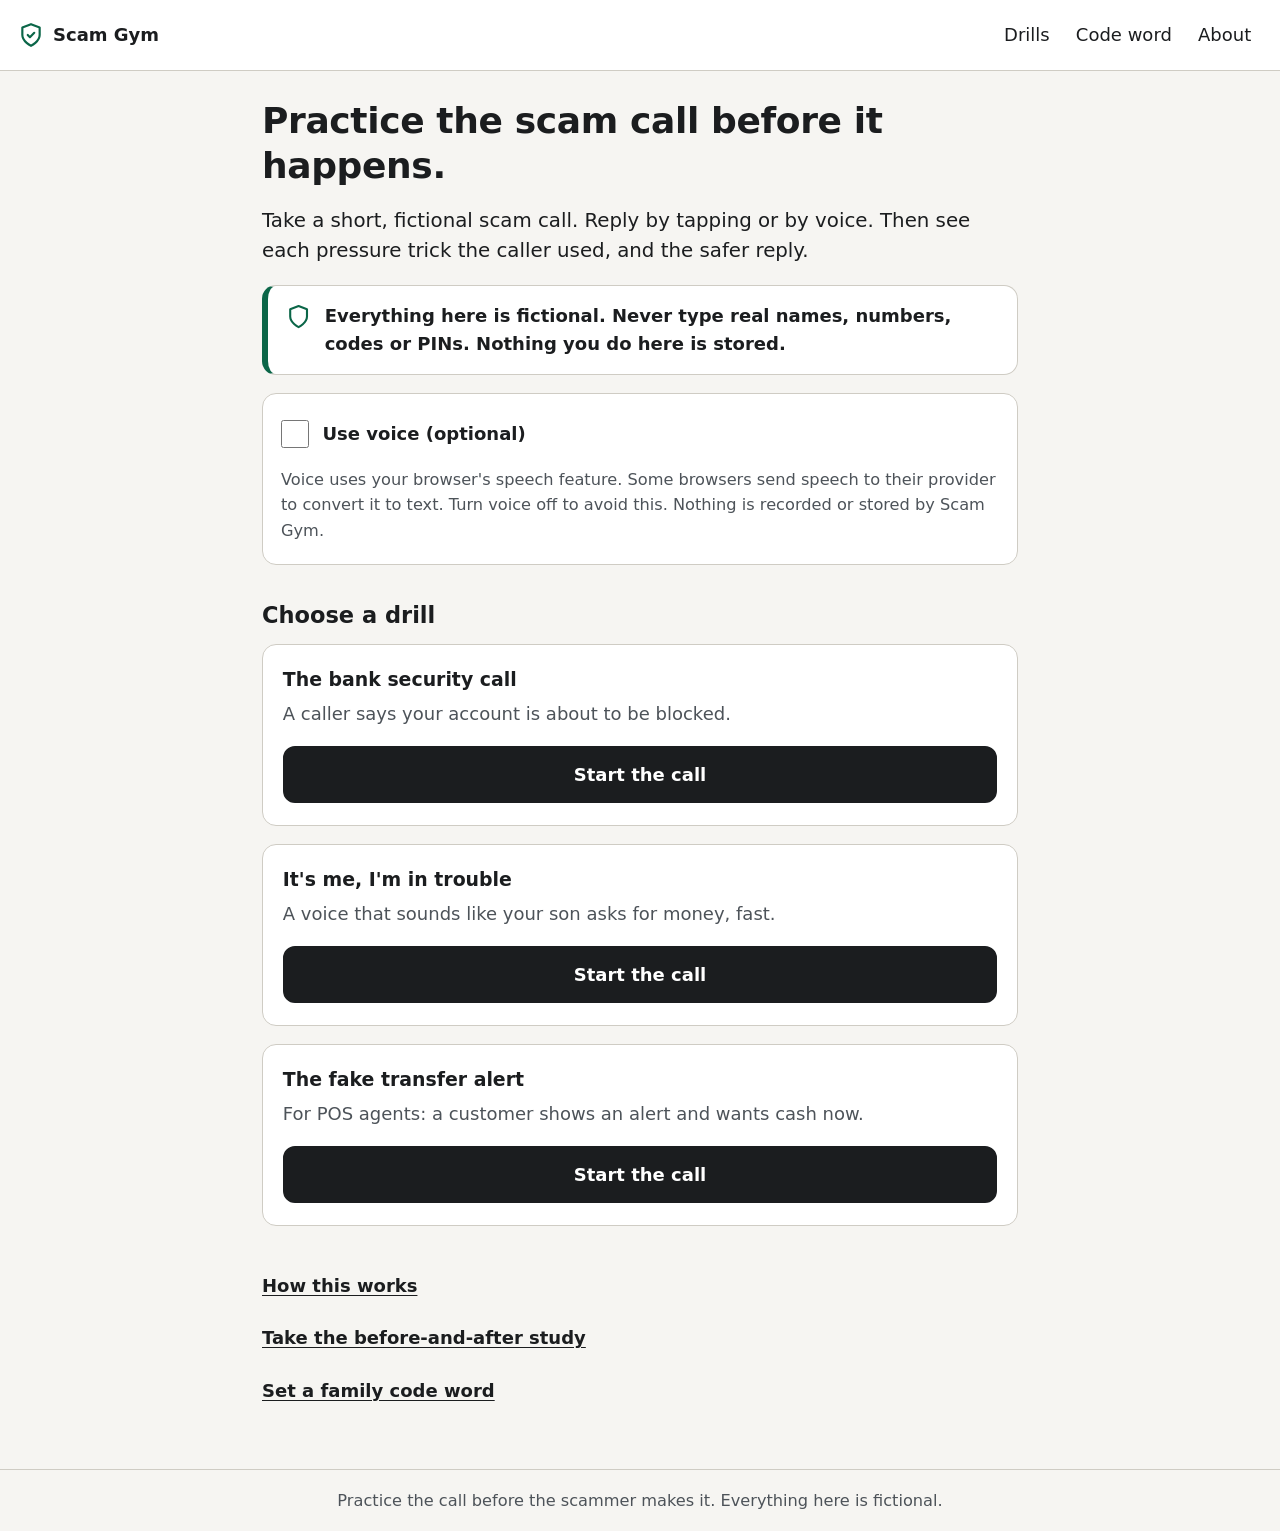
==== frontend/index.html @ 58ac3209 "Add frontend screens, voice, PWA, FastAPI backend, study flow, optional rephrasing and README Co-Aut" ====
<!doctype html>
<html lang="en">
<head>
  <meta charset="utf-8">
  <meta name="viewport" content="width=device-width, initial-scale=1">
  <title>Scam Gym</title>
  <meta name="description" content="Practice the call before the scammer makes it. A fictional, voice-first fire drill for scam calls.">
  <meta name="referrer" content="no-referrer">
  <meta name="theme-color" content="#f6f5f2" media="(prefers-color-scheme: light)">
  <meta name="theme-color" content="#121416" media="(prefers-color-scheme: dark)">
  <link rel="manifest" href="manifest.webmanifest">
  <link rel="icon" href="icons/icon.svg" type="image/svg+xml">
  <link rel="apple-touch-icon" href="icons/icon-192.png">
  <link rel="stylesheet" href="css/styles.css">
  <script type="module" src="js/app.js"></script>
</head>
<body>
  <a class="skip-link" href="#app">Skip to content</a>
  <header class="site-header">
    <a class="brand" href="#/">
      <svg class="brand-mark" viewBox="0 0 24 24" aria-hidden="true" focusable="false"><path d="M12 22s8-4 8-10V5l-8-3-8 3v7c0 6 8 10 8 10Z"/><path d="m9 12 2 2 4-4"/></svg>
      <span>Scam Gym</span>
    </a>
    <nav aria-label="Main">
      <ul role="list">
        <li><a href="#/">Drills</a></li>
        <li><a href="#/family-code">Code word</a></li>
        <li><a href="#/about">About</a></li>
      </ul>
    </nav>
  </header>
  <main id="app" tabindex="-1">
    <h1>Scam Gym</h1>
    <p>Loading the drills…</p>
    <noscript><p>Scam Gym needs JavaScript to run the drills.</p></noscript>
  </main>
  <footer class="site-footer">
    <p>Practice the call before the scammer makes it. Everything here is fictional.</p>
  </footer>
</body>
</html>
---- frontend/css/styles.css ----
/* Scam Gym: calm, serious, large type. System fonts only. */

:root {
  --bg: #f6f5f2;
  --surface: #ffffff;
  --surface-2: #eeece7;
  --text: #1b1d1f;
  --muted: #4d5359;
  --border: #cfccc4;
  --ink: #1b1d1f;
  --ink-text: #ffffff;
  --safe: #0b6648;
  --safe-bg: #e2f1ea;
  --risky: #a33c16;
  --risky-bg: #fbe9e1;
  --stall: #4d5359;
  --stall-bg: #e9e8e4;
  --focus: #1d4ed8;
  --radius: 14px;
  color-scheme: light dark;
}

@media (prefers-color-scheme: dark) {
  :root {
    --bg: #121416;
    --surface: #1b1e21;
    --surface-2: #24282c;
    --text: #eceae6;
    --muted: #b2b6bb;
    --border: #3a3f45;
    --ink: #eceae6;
    --ink-text: #121416;
    --safe: #6fd6ad;
    --safe-bg: #123328;
    --risky: #ffa47c;
    --risky-bg: #3a2016;
    --stall: #c6c9ce;
    --stall-bg: #2a2e33;
    --focus: #8ab4ff;
  }
}

*, *::before, *::after { box-sizing: border-box; }

html { font-size: 112.5%; -webkit-text-size-adjust: 100%; }

body {
  margin: 0;
  background: var(--bg);
  color: var(--text);
  font-family: system-ui, -apple-system, "Segoe UI", Roboto, "Noto Sans", Ubuntu, Arial, sans-serif;
  line-height: 1.55;
  min-height: 100vh;
  display: flex;
  flex-direction: column;
}

main {
  width: 100%;
  max-width: 44rem;
  margin: 0 auto;
  padding: 1rem 1rem 3rem;
  flex: 1;
}
main:focus { outline: none; }

h1 { font-size: 1.75rem; line-height: 1.25; margin: 0.5rem 0 1rem; letter-spacing: -0.01em; }
h2 { font-size: 1.25rem; line-height: 1.3; margin: 2rem 0 0.75rem; }
h3 { font-size: 1.05rem; margin: 0 0 0.35rem; }
p { margin: 0 0 1rem; }
h1:focus, h2:focus { outline: none; }
[tabindex="-1"]:focus, [tabindex="-1"]:focus-visible { outline: none; }

a { color: var(--text); text-underline-offset: 3px; }
a:hover { text-decoration-thickness: 2px; }

:focus-visible { outline: 3px solid var(--focus); outline-offset: 3px; }

.visually-hidden {
  position: absolute !important;
  width: 1px; height: 1px;
  padding: 0; margin: -1px;
  overflow: hidden; clip: rect(0 0 0 0);
  white-space: nowrap; border: 0;
}

.skip-link {
  position: absolute; left: 1rem; top: -4rem;
  background: var(--ink); color: var(--ink-text);
  padding: 0.75rem 1rem; border-radius: 8px; z-index: 10;
}
.skip-link:focus { top: 0.5rem; }

/* Header and footer */
.site-header {
  display: flex; align-items: center; justify-content: space-between; flex-wrap: wrap;
  gap: 0.5rem 1rem;
  padding: 0.6rem 1rem;
  border-bottom: 1px solid var(--border);
  background: var(--surface);
}
.brand { display: inline-flex; align-items: center; gap: 0.5rem; font-weight: 700; text-decoration: none; min-height: 48px; }
.brand-mark { width: 26px; height: 26px; fill: none; stroke: var(--safe); stroke-width: 2; stroke-linecap: round; stroke-linejoin: round; }
.site-header ul { display: flex; gap: 0.25rem; margin: 0; padding: 0; list-style: none; }
.site-header nav a { display: inline-flex; align-items: center; min-height: 48px; padding: 0 0.6rem; text-decoration: none; border-radius: 8px; }
.site-header nav a:hover { background: var(--surface-2); }
.site-footer { border-top: 1px solid var(--border); padding: 1rem; text-align: center; color: var(--muted); font-size: 0.9rem; }
.site-footer p { margin: 0; }

/* Text helpers */
.lead { font-size: 1.1rem; }
.small { font-size: 0.9rem; color: var(--muted); }
.status { min-height: 1.5em; font-weight: 600; }
.progress { color: var(--muted); font-weight: 600; }

/* Icons */
.icon { width: 1.4em; height: 1.4em; flex: none; fill: none; stroke: currentColor; stroke-width: 2; stroke-linecap: round; stroke-linejoin: round; }
.icon-sm { width: 1.1em; height: 1.1em; }
.icon-lg { width: 2.4rem; height: 2.4rem; }

/* Notice */
.notice {
  display: flex; gap: 0.75rem; align-items: flex-start;
  background: var(--surface);
  border: 1px solid var(--border);
  border-left: 6px solid var(--safe);
  border-radius: var(--radius);
  padding: 0.9rem 1rem;
  font-weight: 600;
}
.notice .icon { color: var(--safe); margin-top: 0.1rem; }

/* Buttons */
.btn {
  display: inline-flex; align-items: center; justify-content: center; gap: 0.6rem;
  min-height: 52px;
  padding: 0.7rem 1.2rem;
  border: 2px solid var(--text);
  border-radius: 12px;
  background: var(--surface);
  color: var(--text);
  font: inherit; font-weight: 650;
  text-decoration: none; text-align: center;
  cursor: pointer;
}
.btn:hover { background: var(--surface-2); }
.btn:disabled { opacity: 0.6; cursor: progress; }
.btn-primary { background: var(--ink); color: var(--ink-text); border-color: var(--ink); }
.btn-primary:hover { background: var(--ink); opacity: 0.9; }
.btn-link { border: none; background: none; text-decoration: underline; padding-left: 0; padding-right: 0; font-weight: 500; margin-top: 1.5rem; }
.btn-link:hover { background: none; }

.actions { display: flex; flex-wrap: wrap; gap: 0.75rem; margin: 2rem 0 1rem; }

/* Toggle */
.toggle { background: var(--surface); border: 1px solid var(--border); border-radius: var(--radius); padding: 0.9rem 1rem 0.2rem; margin-bottom: 1rem; }
.toggle-row { display: flex; align-items: center; gap: 0.75rem; min-height: 48px; margin-bottom: 0.5rem; }
.toggle-row label { font-weight: 650; cursor: pointer; }
input[type="checkbox"] { width: 28px; height: 28px; accent-color: var(--safe); flex: none; margin: 0; cursor: pointer; }

/* Cards */
.cards, .links, .tactics { list-style: none; margin: 0; padding: 0; }
.cards { display: grid; gap: 1rem; }
.card { background: var(--surface); border: 1px solid var(--border); border-radius: var(--radius); padding: 1.1rem 1.1rem 1.2rem; }
.card p { color: var(--muted); }
.card .btn { width: 100%; }
.links { margin-top: 2rem; display: grid; gap: 0.25rem; }
.links a { display: inline-flex; align-items: center; min-height: 48px; font-weight: 600; }

/* Call screen */
.call { display: flex; flex-direction: column; gap: 1rem; }
.call-head {
  display: flex; align-items: center; gap: 0.9rem;
  background: var(--surface); border: 1px solid var(--border); border-radius: var(--radius);
  padding: 0.9rem 1rem;
}
.avatar {
  width: 3.2rem; height: 3.2rem; border-radius: 50%; flex: none;
  display: grid; place-items: center;
  background: var(--surface-2); color: var(--text); font-weight: 700; font-size: 1.1rem;
  border: 2px solid var(--border);
}
.who { flex: 1; min-width: 0; }
.caller-name { font-weight: 700; font-size: 1.15rem; margin: 0; overflow-wrap: anywhere; }
.caller-role { margin: 0; color: var(--muted); font-size: 0.95rem; }
.call-meta { display: flex; align-items: center; gap: 0.4rem; font-variant-numeric: tabular-nums; font-weight: 600; }
.live-dot { width: 0.6rem; height: 0.6rem; border-radius: 50%; background: var(--safe); }
.sim-label { margin: 0; padding: 0.6rem 0.9rem; border: 2px dashed var(--border); border-radius: 10px; font-weight: 600; }

.pressure { display: flex; align-items: center; gap: 0.75rem; font-weight: 600; }
.segs { display: inline-flex; gap: 0.3rem; }
.seg { width: 2.1rem; height: 0.7rem; border-radius: 4px; background: var(--surface-2); border: 1px solid var(--border); }
.seg.on { background: var(--risky); border-color: var(--risky); }
.meter-text { color: var(--muted); font-variant-numeric: tabular-nums; }

.caption { background: var(--surface); border: 1px solid var(--border); border-radius: var(--radius); padding: 1rem 1.1rem; }
.caption-label { margin: 0 0 0.3rem; font-size: 0.85rem; text-transform: uppercase; letter-spacing: 0.06em; color: var(--muted); font-weight: 700; }
.caption-text { margin: 0; font-size: 1.2rem; line-height: 1.5; }
.caption-text.waiting { min-height: 3em; }

.sms { margin: 0; background: var(--surface-2); border-radius: var(--radius); padding: 0.9rem 1rem; border: 1px solid var(--border); }
.sms-from { display: flex; gap: 0.5rem; align-items: center; margin: 0 0 0.5rem; font-weight: 600; font-size: 0.95rem; }
.sms-body { margin: 0 0 0.5rem; padding: 0.75rem 0.9rem; background: var(--surface); border-radius: 10px; font-family: ui-monospace, "SFMono-Regular", Menlo, Consolas, monospace; font-size: 0.95rem; overflow-wrap: anywhere; }
.sms figcaption { margin: 0; }

.reply-heading { margin: 0.5rem 0 0; }
.replies { display: grid; gap: 0.75rem; }
.btn-reply { width: 100%; justify-content: flex-start; text-align: left; min-height: 60px; font-size: 1.05rem; border-width: 2px; border-color: var(--border); }
.btn-reply:hover { border-color: var(--text); }
.btn-mic { width: 100%; }

.end-wrap { margin-top: 0.5rem; padding-top: 1rem; border-top: 1px solid var(--border); }
.btn-end { width: 100%; background: var(--safe); color: var(--surface); border-color: var(--safe); }
.btn-end:hover { background: var(--safe); opacity: 0.9; }
.end-wrap .small { margin: 0.5rem 0 0; text-align: center; }

/* Debrief */
.result {
  display: flex; gap: 1rem; align-items: center;
  border-radius: var(--radius); padding: 1.1rem 1.2rem; margin: 0.5rem 0 1rem;
  border: 2px solid;
}
.result-safe { background: var(--safe-bg); border-color: var(--safe); }
.result-safe .icon { color: var(--safe); }
.result-lost { background: var(--risky-bg); border-color: var(--risky); }
.result-lost .icon { color: var(--risky); }
.result-kind { margin: 0; font-weight: 700; text-transform: uppercase; letter-spacing: 0.05em; font-size: 0.85rem; }
.result-headline { margin: 0; font-size: 1.45rem; font-weight: 700; line-height: 1.3; }

.habit { background: var(--surface); border: 1px solid var(--border); border-left: 6px solid var(--ink); border-radius: var(--radius); padding: 1rem 1.2rem; margin: 1rem 0; }
.habit-label { margin: 0 0 0.25rem; font-size: 0.85rem; text-transform: uppercase; letter-spacing: 0.06em; color: var(--muted); font-weight: 700; }
.habit-text { margin: 0; font-size: 1.35rem; font-weight: 700; line-height: 1.35; }

.tactics { display: grid; gap: 0.75rem; }
.tactic { background: var(--surface); border: 1px solid var(--border); border-radius: var(--radius); padding: 0.9rem 1.1rem; }
.tactic p { margin: 0 0 0.4rem; }
.tactic .safer { margin: 0; }

.path { padding-left: 1.4rem; display: grid; gap: 0.6rem; }
.path li { padding-left: 0.25rem; }
.path li span:last-child { margin-left: 0.5rem; }

.tag { display: inline-flex; align-items: center; gap: 0.3rem; padding: 0.1rem 0.55rem; border-radius: 999px; font-size: 0.85rem; font-weight: 700; border: 1.5px solid; vertical-align: middle; }
.tag-safe { color: var(--safe); background: var(--safe-bg); }
.tag-risky { color: var(--risky); background: var(--risky-bg); }
.tag-stall { color: var(--stall); background: var(--stall-bg); }

.real { background: var(--surface); border: 1px solid var(--border); border-radius: var(--radius); padding: 0 1.1rem; }
.real summary { cursor: pointer; font-weight: 700; min-height: 52px; display: flex; align-items: center; }
.real ul { margin: 0 0 1rem; padding-left: 1.2rem; }

/* Forms */
.field { display: grid; gap: 0.4rem; margin: 1.5rem 0 1rem; }
.field label { font-weight: 700; }
input[type="text"], textarea {
  font: inherit; color: var(--text); background: var(--surface);
  border: 2px solid var(--border); border-radius: 10px;
  padding: 0.7rem 0.9rem; min-height: 52px; width: 100%;
}
input[type="text"]:focus-visible, textarea:focus-visible { border-color: var(--focus); }
.message-preview { background: var(--surface); border: 1px dashed var(--border); border-radius: var(--radius); padding: 0.9rem 1rem; }
.copy-area { margin-top: 0.5rem; }

/* Study */
.item-card { background: var(--surface); border: 1px solid var(--border); border-radius: var(--radius); padding: 1rem 1.1rem; }
.item-text { margin: 0; font-size: 1.15rem; }
.scores { display: grid; gap: 0.5rem; margin: 1rem 0; }
.scores div { display: flex; justify-content: space-between; gap: 1rem; flex-wrap: wrap; background: var(--surface); border: 1px solid var(--border); border-radius: 10px; padding: 0.7rem 1rem; }
.scores dt { font-weight: 600; }
.scores dd { margin: 0; font-weight: 700; }

.chart { margin: 0 0 1rem; background: var(--surface); border: 1px solid var(--border); border-radius: var(--radius); padding: 1rem; }
.chart figcaption { margin-bottom: 0.75rem; }
.bar-row { display: grid; grid-template-columns: 4.5rem 1fr 3.2rem; align-items: center; gap: 0.6rem; margin-bottom: 0.5rem; }
.bar { height: 1.1rem; background: var(--surface-2); border-radius: 4px; overflow: hidden; border: 1px solid var(--border); }
.bar-fill { display: block; height: 100%; }
.bar-pre { background: var(--muted); }
.bar-post { background: var(--safe); }
.bar-value { font-weight: 700; text-align: right; font-variant-numeric: tabular-nums; }
.limitation { font-weight: 600; border-left: 6px solid var(--risky); padding-left: 0.9rem; }

@media (min-width: 40rem) {
  .cards { grid-template-columns: 1fr; }
  h1 { font-size: 2rem; }
}

@media (prefers-reduced-motion: no-preference) {
  .seg { transition: background-color 0.3s ease, border-color 0.3s ease; }
  .live-dot { animation: pulse 1.6s ease-in-out infinite; }
  @keyframes pulse { 50% { opacity: 0.35; } }
}

@media (prefers-reduced-motion: reduce) {
  *, *::before, *::after { animation: none !important; transition: none !important; scroll-behavior: auto !important; }
}

@media (forced-colors: active) {
  .seg.on { background: CanvasText; }
  .bar-fill { background: CanvasText; }
}
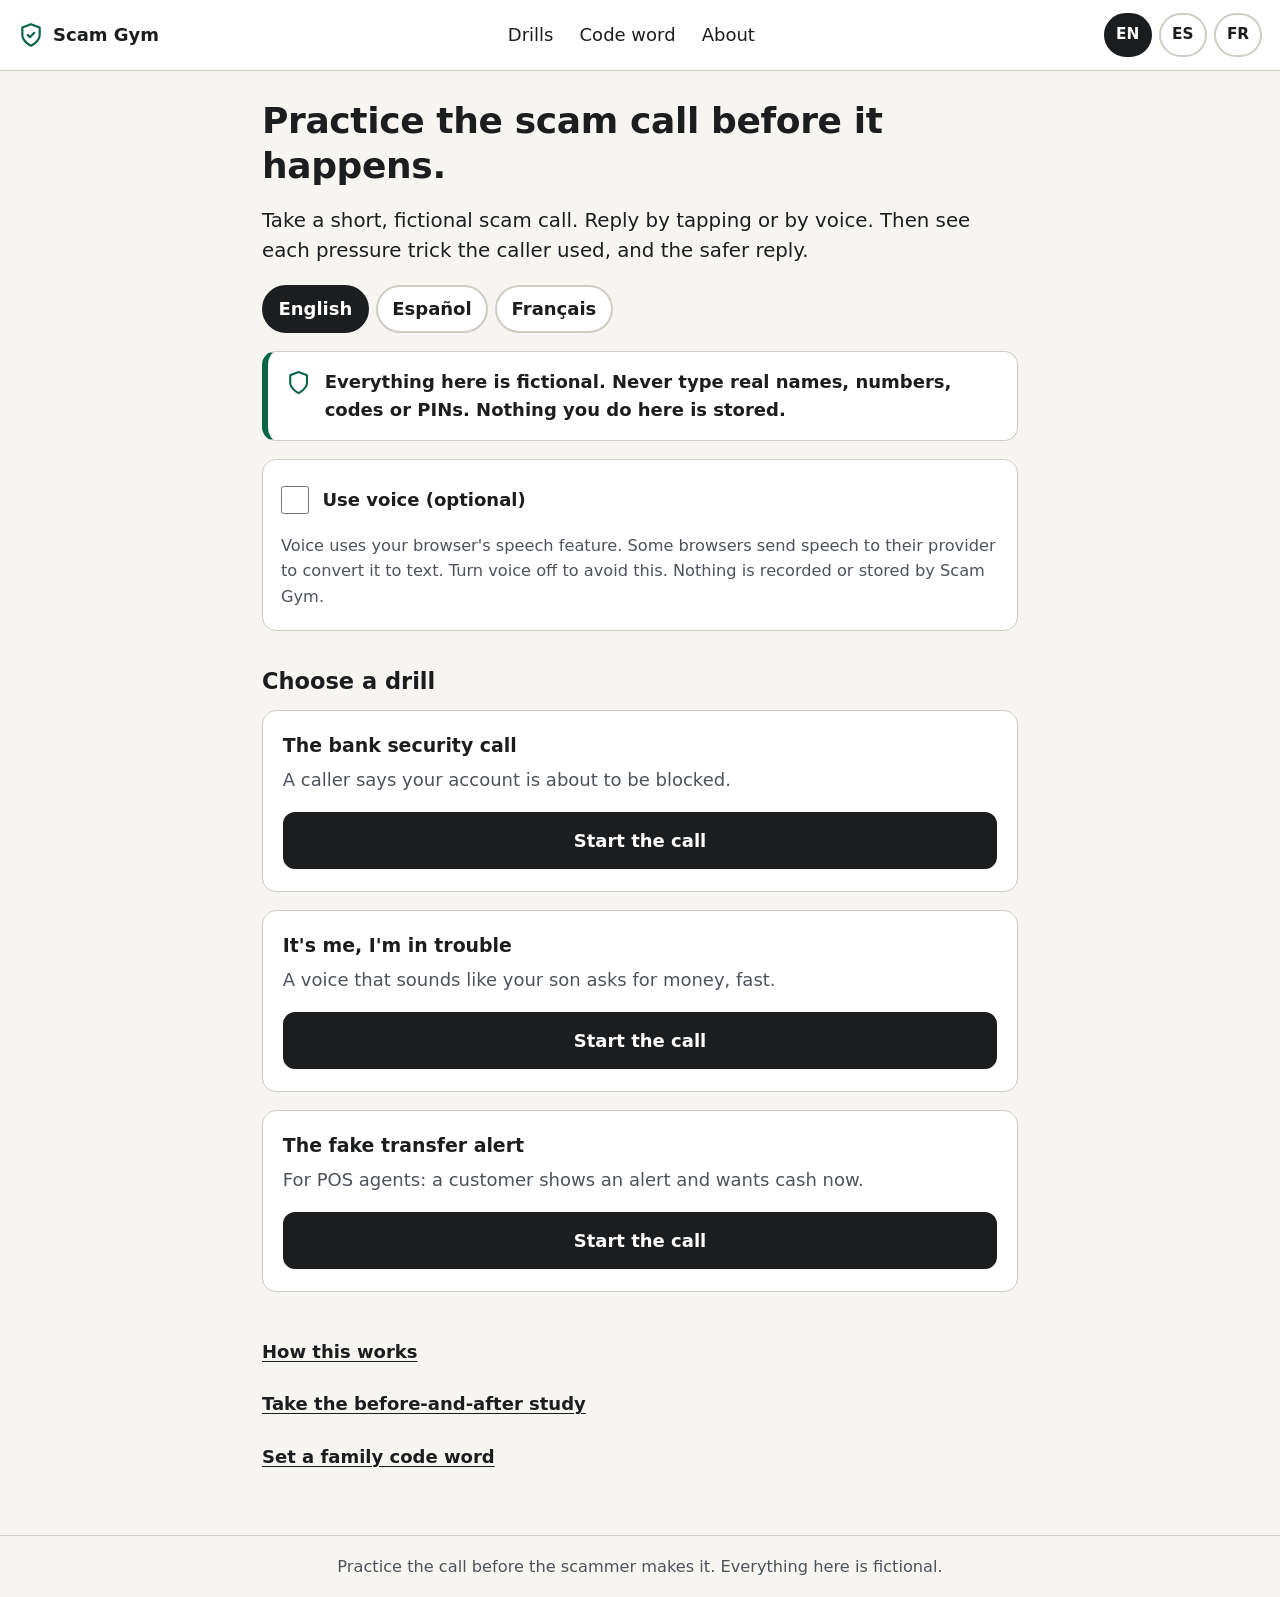
==== commit a66401bb: "Add Spanish and French: i18n layer, translated drills and study, per-language matcher and voice, lan" ====
--- a/frontend/index.html
+++ b/frontend/index.html
@@ -23,12 +23,14 @@
     </a>
     <nav aria-label="Main">
       <ul role="list">
-        <li><a href="#/">Drills</a></li>
-        <li><a href="#/family-code">Code word</a></li>
-        <li><a href="#/about">About</a></li>
+        <li><a href="#/" data-i18n="nav.drills">Drills</a></li>
+        <li><a href="#/family-code" data-i18n="nav.code">Code word</a></li>
+        <li><a href="#/about" data-i18n="nav.about">About</a></li>
       </ul>
     </nav>
+    <div id="lang-header"></div>
   </header>
+  <div id="announcer" class="visually-hidden" aria-live="polite" aria-atomic="true"></div>
   <main id="app" tabindex="-1">
     <h1>Scam Gym</h1>
     <p>Loading the drills…</p>
--- a/frontend/css/styles.css
+++ b/frontend/css/styles.css
@@ -101,11 +101,32 @@
 }
 .brand { display: inline-flex; align-items: center; gap: 0.5rem; font-weight: 700; text-decoration: none; min-height: 48px; }
 .brand-mark { width: 26px; height: 26px; fill: none; stroke: var(--safe); stroke-width: 2; stroke-linecap: round; stroke-linejoin: round; }
-.site-header ul { display: flex; gap: 0.25rem; margin: 0; padding: 0; list-style: none; }
+.site-header ul { display: flex; flex-wrap: wrap; gap: 0.25rem; margin: 0; padding: 0; list-style: none; }
 .site-header nav a { display: inline-flex; align-items: center; min-height: 48px; padding: 0 0.6rem; text-decoration: none; border-radius: 8px; }
 .site-header nav a:hover { background: var(--surface-2); }
 .site-footer { border-top: 1px solid var(--border); padding: 1rem; text-align: center; color: var(--muted); font-size: 0.9rem; }
 .site-footer p { margin: 0; }
+
+/* Language selector */
+.lang-select { display: flex; flex-wrap: wrap; gap: 0.4rem; }
+.lang-btn {
+  min-height: 44px; min-width: 44px; padding: 0.35rem 0.8rem;
+  border: 2px solid var(--border); border-radius: 999px;
+  background: var(--surface); color: var(--text);
+  font: inherit; font-size: 0.9rem; font-weight: 600; cursor: pointer;
+}
+.lang-btn:hover { border-color: var(--text); }
+.lang-btn[aria-pressed="true"] { background: var(--ink); color: var(--ink-text); border-color: var(--ink); }
+.lang-home { margin: 0 0 1rem; }
+.lang-home .lang-btn { min-height: 48px; font-size: 1rem; }
+.site-header .brand { order: 1; }
+#lang-header { order: 2; margin-left: auto; }
+.site-header nav { order: 3; flex-basis: 100%; }
+.lang-header .lang-btn { min-width: 48px; padding: 0.35rem 0.5rem; font-size: 0.85rem; }
+@media (min-width: 46rem) {
+  .site-header nav { order: 2; flex-basis: auto; }
+  #lang-header { order: 3; margin-left: 0; }
+}
 
 /* Text helpers */
 .lead { font-size: 1.1rem; }
@@ -271,7 +292,7 @@
 
 .chart { margin: 0 0 1rem; background: var(--surface); border: 1px solid var(--border); border-radius: var(--radius); padding: 1rem; }
 .chart figcaption { margin-bottom: 0.75rem; }
-.bar-row { display: grid; grid-template-columns: 4.5rem 1fr 3.2rem; align-items: center; gap: 0.6rem; margin-bottom: 0.5rem; }
+.bar-row { display: grid; grid-template-columns: minmax(4.5rem, max-content) 1fr 3.4rem; align-items: center; gap: 0.6rem; margin-bottom: 0.5rem; }
 .bar { height: 1.1rem; background: var(--surface-2); border-radius: 4px; overflow: hidden; border: 1px solid var(--border); }
 .bar-fill { display: block; height: 100%; }
 .bar-pre { background: var(--muted); }
@@ -298,3 +319,6 @@
   .seg.on { background: CanvasText; }
   .bar-fill { background: CanvasText; }
 }
+
+.voice-note:empty { display: none; }
+.btn { overflow-wrap: anywhere; }
